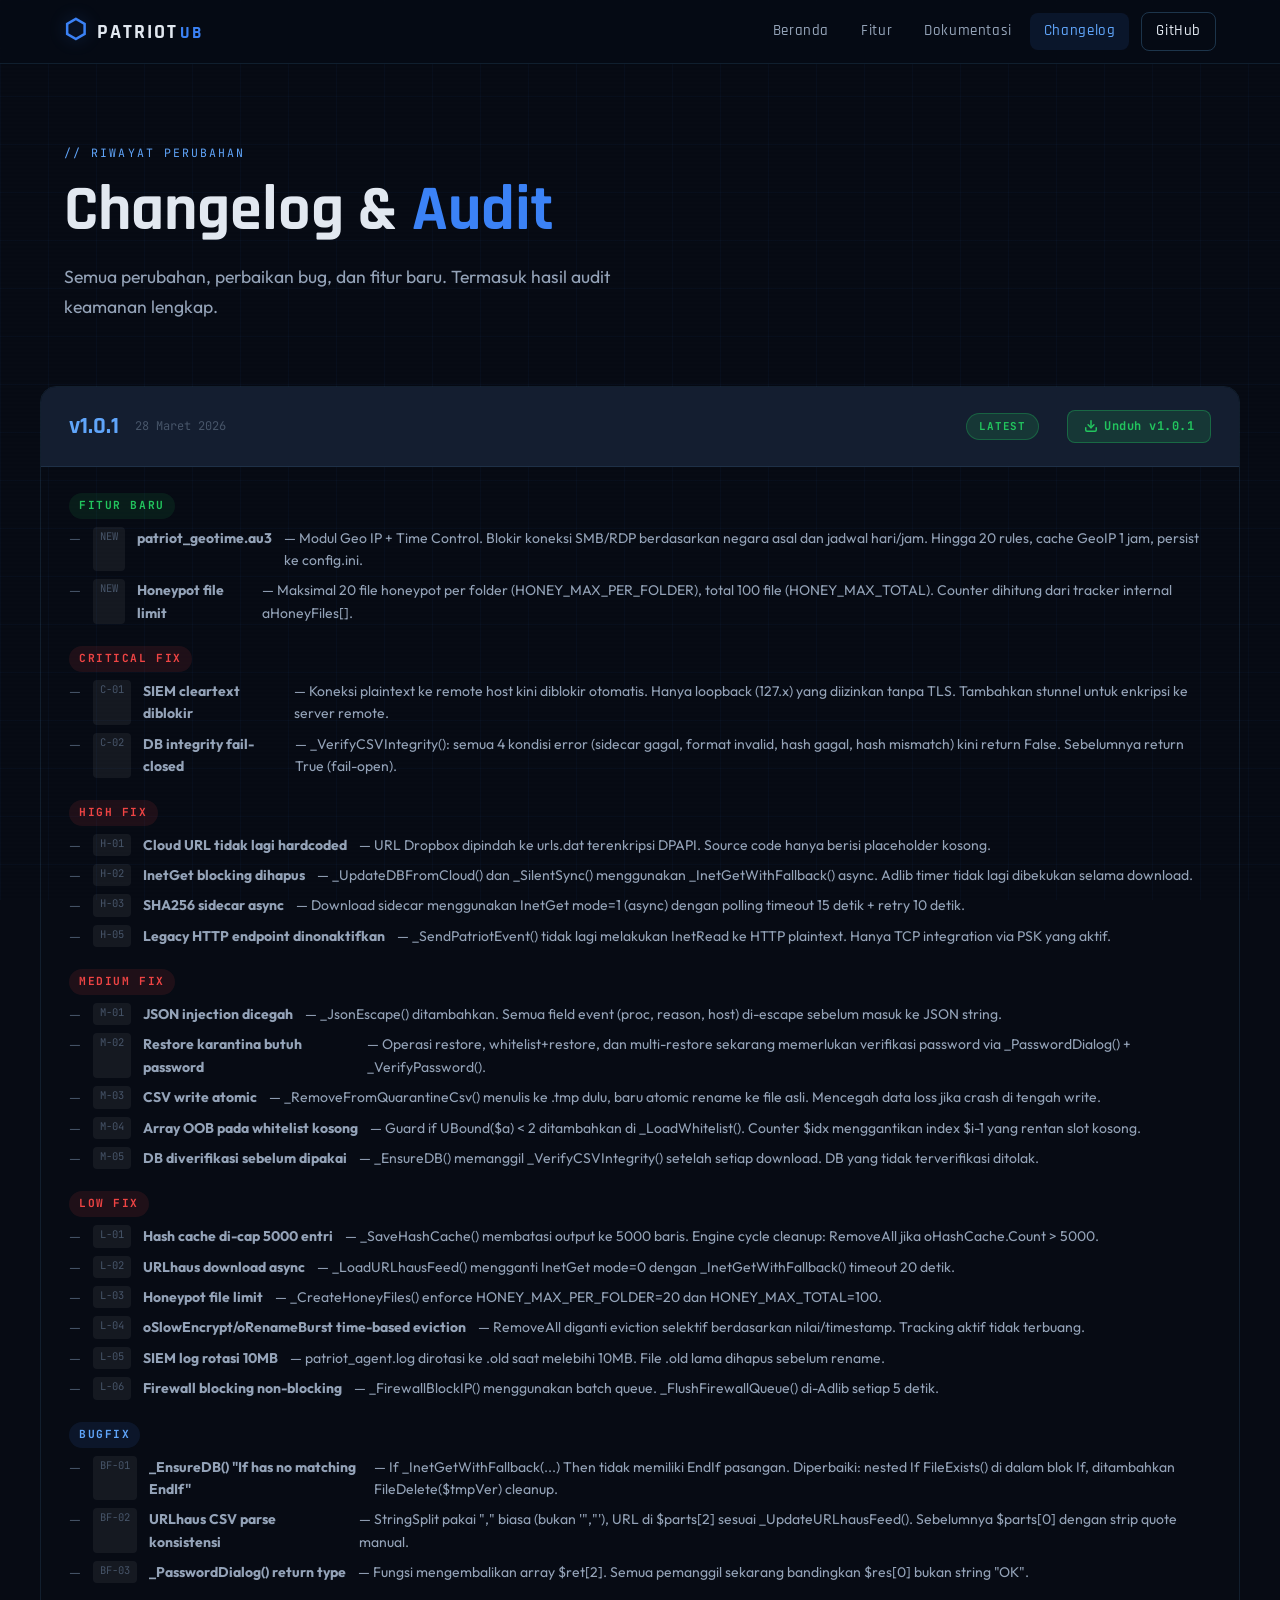
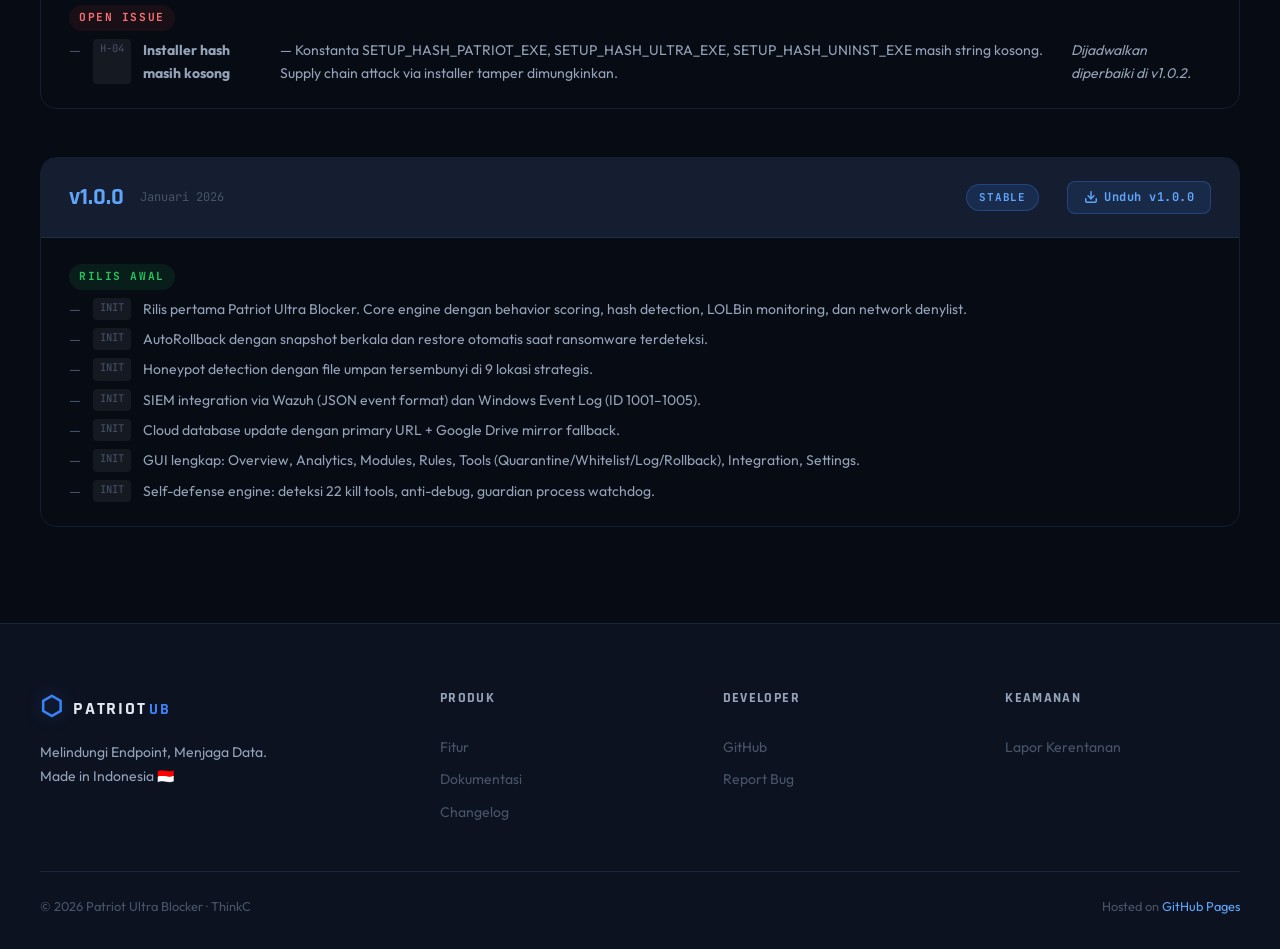
==== download.html @ c8ae6c31 "Update" ====
<!DOCTYPE html>
<html lang="id">
<head>
<meta charset="UTF-8"/><meta name="viewport" content="width=device-width, initial-scale=1.0"/>
<title>Changelog — Patriot Ultra Blocker</title>
<link rel="preconnect" href="https://fonts.googleapis.com"/>
<link rel="preconnect" href="https://fonts.gstatic.com" crossorigin/>
<link href="https://fonts.googleapis.com/css2?family=Rajdhani:wght@400;500;600;700&family=JetBrains+Mono:wght@400;500;700&family=Outfit:wght@300;400;500;600&display=swap" rel="stylesheet"/>
<link rel="stylesheet" href="css/main.css"/>
</head>
<body>
<div class="scanlines" aria-hidden="true"></div>
<div class="grid-bg" aria-hidden="true"></div>
<nav class="nav" id="nav">
  <div class="nav-inner">
    <a href="index.html" class="nav-logo"><span class="logo-shield">&#x2B21;</span><span class="logo-text">PATRIOT<span class="logo-sub">UB</span></span></a>
    <ul class="nav-links">
      <li><a href="index.html" class="nav-link">Beranda</a></li>
      <li><a href="fitur.html" class="nav-link">Fitur</a></li>
      <li><a href="dokumentasi.html" class="nav-link">Dokumentasi</a></li>
      <li><a href="changelog.html" class="nav-link active">Changelog</a></li>
      <li><a href="https://github.com/thinkc-2023/patriot-portal" class="nav-link nav-gh" target="_blank">GitHub</a></li>
    </ul>
    <button class="nav-toggle" id="navToggle" aria-label="Menu"><span></span><span></span><span></span></button>
  </div>
</nav>

<div class="page-hero">
  <span class="page-hero-tag">// RIWAYAT PERUBAHAN</span>
  <h1 class="page-hero-title">Changelog &amp; <span class="accent">Audit</span></h1>
  <p class="page-hero-desc">Semua perubahan, perbaikan bug, dan fitur baru. Termasuk hasil audit keamanan lengkap.</p>
</div>

<section class="section" style="padding-top:0">
  <div class="container">

    <div class="cl-list">

      <!-- v1.0.1 -->
      <div class="cl-version" id="v101">
        <div class="cl-version-head">
          <span class="cl-ver-num">v1.0.1</span>
          <span class="cl-ver-date">28 Maret 2026</span>
          <span class="cl-ver-badge cl-latest">LATEST</span>
          <a href="https://github.com/thinkc-2023/patriot-portal/releases/download/v1.0.1/PatriotUltraBlocker-v1.0.1-setup.exe"
             class="cl-dl-btn" title="Unduh Patriot Ultra Blocker v1.0.1">
            <svg xmlns="http://www.w3.org/2000/svg" width="14" height="14" viewBox="0 0 24 24" fill="none"
                 stroke="currentColor" stroke-width="2.5" stroke-linecap="round" stroke-linejoin="round">
              <path d="M21 15v4a2 2 0 0 1-2 2H5a2 2 0 0 1-2-2v-4"/>
              <polyline points="7 10 12 15 17 10"/>
              <line x1="12" y1="15" x2="12" y2="3"/>
            </svg>
            Unduh v1.0.1
          </a>
        </div>
        <div class="cl-version-body">

          <div>
            <span class="cl-group-title cl-feat">FITUR BARU</span>
            <ul class="cl-items">
              <li class="cl-item"><span class="cl-item-id">NEW</span> <strong>patriot_geotime.au3</strong> — Modul Geo IP + Time Control. Blokir koneksi SMB/RDP berdasarkan negara asal dan jadwal hari/jam. Hingga 20 rules, cache GeoIP 1 jam, persist ke config.ini.</li>
              <li class="cl-item"><span class="cl-item-id">NEW</span> <strong>Honeypot file limit</strong> — Maksimal 20 file honeypot per folder (HONEY_MAX_PER_FOLDER), total 100 file (HONEY_MAX_TOTAL). Counter dihitung dari tracker internal aHoneyFiles[].</li>
            </ul>
          </div>

          <div>
            <span class="cl-group-title cl-fix">CRITICAL FIX</span>
            <ul class="cl-items">
              <li class="cl-item"><span class="cl-item-id">C-01</span> <strong>SIEM cleartext diblokir</strong> — Koneksi plaintext ke remote host kini diblokir otomatis. Hanya loopback (127.x) yang diizinkan tanpa TLS. Tambahkan stunnel untuk enkripsi ke server remote.</li>
              <li class="cl-item"><span class="cl-item-id">C-02</span> <strong>DB integrity fail-closed</strong> — _VerifyCSVIntegrity(): semua 4 kondisi error (sidecar gagal, format invalid, hash gagal, hash mismatch) kini return False. Sebelumnya return True (fail-open).</li>
            </ul>
          </div>

          <div>
            <span class="cl-group-title cl-fix">HIGH FIX</span>
            <ul class="cl-items">
              <li class="cl-item"><span class="cl-item-id">H-01</span> <strong>Cloud URL tidak lagi hardcoded</strong> — URL Dropbox dipindah ke urls.dat terenkripsi DPAPI. Source code hanya berisi placeholder kosong.</li>
              <li class="cl-item"><span class="cl-item-id">H-02</span> <strong>InetGet blocking dihapus</strong> — _UpdateDBFromCloud() dan _SilentSync() menggunakan _InetGetWithFallback() async. Adlib timer tidak lagi dibekukan selama download.</li>
              <li class="cl-item"><span class="cl-item-id">H-03</span> <strong>SHA256 sidecar async</strong> — Download sidecar menggunakan InetGet mode=1 (async) dengan polling timeout 15 detik + retry 10 detik.</li>
              <li class="cl-item"><span class="cl-item-id">H-05</span> <strong>Legacy HTTP endpoint dinonaktifkan</strong> — _SendPatriotEvent() tidak lagi melakukan InetRead ke HTTP plaintext. Hanya TCP integration via PSK yang aktif.</li>
            </ul>
          </div>

          <div>
            <span class="cl-group-title cl-fix">MEDIUM FIX</span>
            <ul class="cl-items">
              <li class="cl-item"><span class="cl-item-id">M-01</span> <strong>JSON injection dicegah</strong> — _JsonEscape() ditambahkan. Semua field event (proc, reason, host) di-escape sebelum masuk ke JSON string.</li>
              <li class="cl-item"><span class="cl-item-id">M-02</span> <strong>Restore karantina butuh password</strong> — Operasi restore, whitelist+restore, dan multi-restore sekarang memerlukan verifikasi password via _PasswordDialog() + _VerifyPassword().</li>
              <li class="cl-item"><span class="cl-item-id">M-03</span> <strong>CSV write atomic</strong> — _RemoveFromQuarantineCsv() menulis ke .tmp dulu, baru atomic rename ke file asli. Mencegah data loss jika crash di tengah write.</li>
              <li class="cl-item"><span class="cl-item-id">M-04</span> <strong>Array OOB pada whitelist kosong</strong> — Guard if UBound($a) &lt; 2 ditambahkan di _LoadWhitelist(). Counter $idx menggantikan index $i-1 yang rentan slot kosong.</li>
              <li class="cl-item"><span class="cl-item-id">M-05</span> <strong>DB diverifikasi sebelum dipakai</strong> — _EnsureDB() memanggil _VerifyCSVIntegrity() setelah setiap download. DB yang tidak terverifikasi ditolak.</li>
            </ul>
          </div>

          <div>
            <span class="cl-group-title cl-fix">LOW FIX</span>
            <ul class="cl-items">
              <li class="cl-item"><span class="cl-item-id">L-01</span> <strong>Hash cache di-cap 5000 entri</strong> — _SaveHashCache() membatasi output ke 5000 baris. Engine cycle cleanup: RemoveAll jika oHashCache.Count &gt; 5000.</li>
              <li class="cl-item"><span class="cl-item-id">L-02</span> <strong>URLhaus download async</strong> — _LoadURLhausFeed() mengganti InetGet mode=0 dengan _InetGetWithFallback() timeout 20 detik.</li>
              <li class="cl-item"><span class="cl-item-id">L-03</span> <strong>Honeypot file limit</strong> — _CreateHoneyFiles() enforce HONEY_MAX_PER_FOLDER=20 dan HONEY_MAX_TOTAL=100.</li>
              <li class="cl-item"><span class="cl-item-id">L-04</span> <strong>oSlowEncrypt/oRenameBurst time-based eviction</strong> — RemoveAll diganti eviction selektif berdasarkan nilai/timestamp. Tracking aktif tidak terbuang.</li>
              <li class="cl-item"><span class="cl-item-id">L-05</span> <strong>SIEM log rotasi 10MB</strong> — patriot_agent.log dirotasi ke .old saat melebihi 10MB. File .old lama dihapus sebelum rename.</li>
              <li class="cl-item"><span class="cl-item-id">L-06</span> <strong>Firewall blocking non-blocking</strong> — _FirewallBlockIP() menggunakan batch queue. _FlushFirewallQueue() di-Adlib setiap 5 detik.</li>
            </ul>
          </div>

          <div>
            <span class="cl-group-title cl-impr">BUGFIX</span>
            <ul class="cl-items">
              <li class="cl-item"><span class="cl-item-id">BF-01</span> <strong>_EnsureDB() "If has no matching EndIf"</strong> — If _InetGetWithFallback(...) Then tidak memiliki EndIf pasangan. Diperbaiki: nested If FileExists() di dalam blok If, ditambahkan FileDelete($tmpVer) cleanup.</li>
              <li class="cl-item"><span class="cl-item-id">BF-02</span> <strong>URLhaus CSV parse konsistensi</strong> — StringSplit pakai "," biasa (bukan '","'), URL di $parts[2] sesuai _UpdateURLhausFeed(). Sebelumnya $parts[0] dengan strip quote manual.</li>
              <li class="cl-item"><span class="cl-item-id">BF-03</span> <strong>_PasswordDialog() return type</strong> — Fungsi mengembalikan array $ret[2]. Semua pemanggil sekarang bandingkan $res[0] bukan string "OK".</li>
            </ul>
          </div>

          <div>
            <span class="cl-group-title" style="background:rgba(239,68,68,.08);color:#F87171">OPEN ISSUE</span>
            <ul class="cl-items">
              <li class="cl-item"><span class="cl-item-id">H-04</span> <strong>Installer hash masih kosong</strong> — Konstanta SETUP_HASH_PATRIOT_EXE, SETUP_HASH_ULTRA_EXE, SETUP_HASH_UNINST_EXE masih string kosong. Supply chain attack via installer tamper dimungkinkan. <em>Dijadwalkan diperbaiki di v1.0.2.</em></li>
            </ul>
          </div>

        </div>
      </div>

      <!-- v1.0.0 -->
      <div class="cl-version" id="v100">
        <div class="cl-version-head">
          <span class="cl-ver-num">v1.0.0</span>
          <span class="cl-ver-date">Januari 2026</span>
          <span class="cl-ver-badge cl-stable">STABLE</span>
          <a href="https://github.com/thinkc-2023/patriot-portal/releases/download/v1.0.0/PatriotUltraBlocker-v1.0.0-setup.exe"
             class="cl-dl-btn cl-dl-btn--stable" title="Unduh Patriot Ultra Blocker v1.0.0">
            <svg xmlns="http://www.w3.org/2000/svg" width="14" height="14" viewBox="0 0 24 24" fill="none"
                 stroke="currentColor" stroke-width="2.5" stroke-linecap="round" stroke-linejoin="round">
              <path d="M21 15v4a2 2 0 0 1-2 2H5a2 2 0 0 1-2-2v-4"/>
              <polyline points="7 10 12 15 17 10"/>
              <line x1="12" y1="15" x2="12" y2="3"/>
            </svg>
            Unduh v1.0.0
          </a>
        </div>
        <div class="cl-version-body">
          <div>
            <span class="cl-group-title cl-feat">RILIS AWAL</span>
            <ul class="cl-items">
              <li class="cl-item"><span class="cl-item-id">INIT</span> Rilis pertama Patriot Ultra Blocker. Core engine dengan behavior scoring, hash detection, LOLBin monitoring, dan network denylist.</li>
              <li class="cl-item"><span class="cl-item-id">INIT</span> AutoRollback dengan snapshot berkala dan restore otomatis saat ransomware terdeteksi.</li>
              <li class="cl-item"><span class="cl-item-id">INIT</span> Honeypot detection dengan file umpan tersembunyi di 9 lokasi strategis.</li>
              <li class="cl-item"><span class="cl-item-id">INIT</span> SIEM integration via Wazuh (JSON event format) dan Windows Event Log (ID 1001–1005).</li>
              <li class="cl-item"><span class="cl-item-id">INIT</span> Cloud database update dengan primary URL + Google Drive mirror fallback.</li>
              <li class="cl-item"><span class="cl-item-id">INIT</span> GUI lengkap: Overview, Analytics, Modules, Rules, Tools (Quarantine/Whitelist/Log/Rollback), Integration, Settings.</li>
              <li class="cl-item"><span class="cl-item-id">INIT</span> Self-defense engine: deteksi 22 kill tools, anti-debug, guardian process watchdog.</li>
            </ul>
          </div>
        </div>
      </div>

    </div>

  </div>
</section>

<footer class="footer">
  <div class="container">
    <div class="footer-grid">
      <div class="footer-brand">
        <div class="footer-logo"><span class="logo-shield">&#x2B21;</span><span class="logo-text">PATRIOT<span class="logo-sub">UB</span></span></div>
        <p class="footer-tagline">Melindungi Endpoint, Menjaga Data.<br/>Made in Indonesia 🇮🇩</p>
      </div>
      <div class="footer-links-group">
        <h4 class="footer-group-title">Produk</h4>
        <a href="fitur.html" class="footer-link">Fitur</a>
        <a href="dokumentasi.html" class="footer-link">Dokumentasi</a>
        <a href="changelog.html" class="footer-link">Changelog</a>
      </div>
      <div class="footer-links-group">
        <h4 class="footer-group-title">Developer</h4>
        <a href="https://github.com/thinkc-2023/patriot-portal" class="footer-link" target="_blank">GitHub</a>
        <a href="https://github.com/thinkc-2023/patriot-portal/issues" class="footer-link" target="_blank">Report Bug</a>
      </div>
      <div class="footer-links-group">
        <h4 class="footer-group-title">Keamanan</h4>
        <a href="mailto:security@patriot-ub.id" class="footer-link">Lapor Kerentanan</a>
      </div>
    </div>
    <div class="footer-bottom">
      <p>© 2026 Patriot Ultra Blocker · ThinkC</p>
      <p>Hosted on <a href="https://pages.github.com" target="_blank">GitHub Pages</a></p>
    </div>
  </div>
</footer>
<script src="js/main.js"></script>
</body>
</html>
---- css/main.css ----
/* ══════════════════════════════════════════════════════
   PATRIOT ULTRA BLOCKER — Portal CSS
   Font: Rajdhani (headings) + JetBrains Mono (code) + Outfit (body)
   Theme: Dark military-tech with electric blue accent
══════════════════════════════════════════════════════ */

:root {
  --bg:          #070B14;
  --bg-2:        #0C1220;
  --bg-3:        #111827;
  --surface:     #141E30;
  --surface-2:   #1A2740;
  --border:      rgba(99, 179, 237, 0.12);
  --border-2:    rgba(99, 179, 237, 0.25);
  --accent:      #3B82F6;
  --accent-2:    #60A5FA;
  --accent-glow: rgba(59, 130, 246, 0.35);
  --danger:      #EF4444;
  --warning:     #F59E0B;
  --success:     #22C55E;
  --text:        #E2E8F0;
  --text-sub:    #94A3B8;
  --text-muted:  #475569;
  --font-head:   'Rajdhani', sans-serif;
  --font-mono:   'JetBrains Mono', monospace;
  --font-body:   'Outfit', sans-serif;
  --nav-h:       64px;
  --radius:      8px;
  --radius-lg:   16px;
}

*, *::before, *::after { box-sizing: border-box; margin: 0; padding: 0; }
html { scroll-behavior: smooth; }
body {
  font-family: var(--font-body);
  background: var(--bg);
  color: var(--text);
  line-height: 1.6;
  overflow-x: hidden;
  -webkit-font-smoothing: antialiased;
}
a { text-decoration: none; color: inherit; }
img { max-width: 100%; }

/* ── BACKGROUND EFFECTS ─────────────────────────────── */
.scanlines {
  position: fixed; inset: 0; pointer-events: none; z-index: 1;
  background: repeating-linear-gradient(
    0deg,
    transparent,
    transparent 2px,
    rgba(0,0,0,.03) 2px,
    rgba(0,0,0,.03) 4px
  );
}
.grid-bg {
  position: fixed; inset: 0; pointer-events: none; z-index: 0;
  background-image:
    linear-gradient(rgba(59,130,246,.04) 1px, transparent 1px),
    linear-gradient(90deg, rgba(59,130,246,.04) 1px, transparent 1px);
  background-size: 48px 48px;
}

/* ── NAV ────────────────────────────────────────────── */
.nav {
  position: fixed; top: 0; left: 0; right: 0; z-index: 1000;
  height: var(--nav-h);
  background: rgba(7, 11, 20, 0.85);
  backdrop-filter: blur(16px) saturate(1.5);
  -webkit-backdrop-filter: blur(16px);
  border-bottom: 1px solid var(--border);
  transition: background .3s;
}
.nav.scrolled { background: rgba(7, 11, 20, 0.97); }
.nav-inner {
  max-width: 1200px; margin: 0 auto; padding: 0 24px;
  height: 100%; display: flex; align-items: center; gap: 32px;
}
.nav-logo {
  display: flex; align-items: center; gap: 8px;
  font-family: var(--font-head); font-weight: 700;
  font-size: 1.25rem; letter-spacing: .1em;
  color: var(--text); flex-shrink: 0;
}
.logo-shield {
  font-size: 1.6rem; color: var(--accent);
  filter: drop-shadow(0 0 8px var(--accent-glow));
  animation: pulse-glow 3s ease-in-out infinite;
}
@keyframes pulse-glow {
  0%, 100% { filter: drop-shadow(0 0 6px var(--accent-glow)); }
  50%       { filter: drop-shadow(0 0 16px var(--accent-glow)); }
}
.logo-sub { color: var(--accent); font-size: .85em; margin-left: 2px; }
.nav-links {
  display: flex; align-items: center; gap: 4px;
  list-style: none; margin-left: auto;
}
.nav-link {
  padding: 6px 14px; border-radius: var(--radius);
  font-family: var(--font-head); font-weight: 500; font-size: .95rem;
  letter-spacing: .04em; color: var(--text-sub);
  transition: color .2s, background .2s;
  display: flex; align-items: center; gap: 6px;
}
.nav-link:hover, .nav-link.active { color: var(--text); background: rgba(59,130,246,.1); }
.nav-link.active { color: var(--accent-2); }
.nav-gh { border: 1px solid var(--border-2); margin-left: 8px; color: var(--text); }
.nav-gh:hover { background: var(--accent); border-color: var(--accent); color: #fff; }
.nav-toggle {
  display: none; flex-direction: column; gap: 5px;
  background: none; border: none; cursor: pointer; padding: 4px; margin-left: auto;
}
.nav-toggle span {
  width: 22px; height: 2px; background: var(--text-sub); border-radius: 2px;
  transition: .3s;
}

/* ── HERO ───────────────────────────────────────────── */
.hero {
  min-height: 100vh; display: grid;
  grid-template-columns: 1fr 1fr;
  align-items: center; gap: 48px;
  max-width: 1200px; margin: 0 auto;
  padding: calc(var(--nav-h) + 60px) 24px 80px;
  position: relative; z-index: 2;
}
.hero-badge {
  display: inline-flex; align-items: center; gap: 8px;
  font-family: var(--font-mono); font-size: .72rem; letter-spacing: .12em;
  color: var(--accent-2); background: rgba(59,130,246,.1);
  border: 1px solid rgba(59,130,246,.3); border-radius: 100px;
  padding: 5px 14px; margin-bottom: 28px;
}
.badge-dot {
  width: 7px; height: 7px; border-radius: 50%;
  background: var(--success);
  box-shadow: 0 0 8px var(--success);
  animation: blink 1.5s ease-in-out infinite;
}
@keyframes blink { 0%,100%{opacity:1} 50%{opacity:.3} }
.hero-title {
  font-family: var(--font-head); line-height: .9;
  margin-bottom: 24px; letter-spacing: -.01em;
}
.hero-title-top {
  display: block; font-size: clamp(1.2rem, 3vw, 2rem);
  font-weight: 500; color: var(--accent-2); letter-spacing: .35em;
  margin-bottom: 4px;
}
.hero-title-main {
  display: block; font-size: clamp(3.5rem, 8vw, 7rem);
  font-weight: 700; color: var(--text);
  text-shadow: 0 0 60px rgba(59,130,246,.25);
}
.hero-sub {
  font-size: 1.1rem; color: var(--text-sub);
  margin-bottom: 36px; max-width: 440px; line-height: 1.7;
}
.hero-actions {
  display: flex; gap: 12px; flex-wrap: wrap; margin-bottom: 48px;
}
.btn {
  display: inline-flex; align-items: center; gap: 8px;
  padding: 12px 24px; border-radius: var(--radius);
  font-family: var(--font-head); font-weight: 600; font-size: 1rem;
  letter-spacing: .06em; cursor: pointer; transition: all .2s;
  border: none;
}
.btn-primary {
  background: var(--accent); color: #fff;
  box-shadow: 0 4px 20px var(--accent-glow);
}
.btn-primary:hover {
  background: var(--accent-2);
  box-shadow: 0 6px 30px rgba(59,130,246,.5);
  transform: translateY(-2px);
}
.btn-outline {
  background: transparent; color: var(--text);
  border: 1px solid var(--border-2);
}
.btn-outline:hover {
  border-color: var(--accent); color: var(--accent-2);
  background: rgba(59,130,246,.07);
}
.btn-sm { padding: 8px 18px; font-size: .875rem; }

.hero-stats {
  display: flex; align-items: center; gap: 24px; flex-wrap: wrap;
}
.stat { text-align: left; }
.stat-num {
  display: block; font-family: var(--font-head); font-weight: 700;
  font-size: 2.2rem; color: var(--text);
  line-height: 1;
}
.stat-label {
  display: block; font-size: .75rem; color: var(--text-muted);
  letter-spacing: .08em; font-family: var(--font-mono);
}
.stat-div { width: 1px; height: 40px; background: var(--border-2); flex-shrink: 0; }

/* ── TERMINAL WIDGET ────────────────────────────────── */
.hero-visual {
  position: relative; display: flex; justify-content: center; align-items: center;
}
.terminal {
  width: 100%; max-width: 460px;
  background: rgba(12,18,32,.9);
  border: 1px solid var(--border-2);
  border-radius: 12px; overflow: hidden;
  box-shadow: 0 24px 80px rgba(0,0,0,.5), 0 0 0 1px rgba(59,130,246,.1) inset;
  position: relative; z-index: 2;
  backdrop-filter: blur(8px);
}
.terminal-bar {
  padding: 12px 16px;
  background: rgba(255,255,255,.04);
  border-bottom: 1px solid var(--border);
  display: flex; align-items: center; gap: 8px;
}
.t-dot {
  width: 11px; height: 11px; border-radius: 50%; flex-shrink: 0;
}
.t-red    { background: #FF5F57; }
.t-yellow { background: #FEBC2E; }
.t-green  { background: #28C840; }
.t-title {
  font-family: var(--font-mono); font-size: .72rem; color: var(--text-muted);
  margin-left: 8px; flex: 1; text-align: center;
}
.terminal-body {
  padding: 16px; min-height: 280px;
  font-family: var(--font-mono); font-size: .78rem; line-height: 1.7;
  color: #94A3B8;
}
.t-line { display: flex; gap: 8px; margin-bottom: 2px; }
.t-time { color: #475569; flex-shrink: 0; }
.t-block { color: var(--danger); font-weight: 700; }
.t-allow { color: var(--success); font-weight: 700; }
.t-warn  { color: var(--warning); font-weight: 700; }
.t-info  { color: var(--accent-2); }
.t-proc  { color: #E2E8F0; }
.t-cursor {
  display: inline-block; width: 7px; height: 14px;
  background: var(--accent); vertical-align: middle;
  animation: blink .7s step-end infinite;
}

.vis-ring {
  position: absolute; border-radius: 50%;
  border: 1px solid rgba(59,130,246,.15);
  pointer-events: none;
}
.vis-ring-1 { width: 520px; height: 520px; animation: rotate 20s linear infinite; }
.vis-ring-2 { width: 640px; height: 640px; animation: rotate 30s linear infinite reverse; border-style: dashed; }
.vis-ring-3 { width: 760px; height: 760px; animation: rotate 45s linear infinite; opacity: .5; }
@keyframes rotate { from{transform:rotate(0)} to{transform:rotate(360deg)} }

/* ── TICKER ─────────────────────────────────────────── */
.ticker-wrap {
  background: var(--surface); border-top: 1px solid var(--border);
  border-bottom: 1px solid var(--border);
  padding: 0; display: flex; align-items: center;
  overflow: hidden; position: relative; z-index: 2;
}
.ticker-label {
  flex-shrink: 0; padding: 10px 20px;
  font-family: var(--font-mono); font-size: .68rem; font-weight: 700;
  letter-spacing: .14em; color: var(--danger);
  background: rgba(239,68,68,.1);
  border-right: 1px solid rgba(239,68,68,.2);
}
.ticker { flex: 1; overflow: hidden; padding: 10px 0; }
.ticker-inner {
  display: flex; gap: 80px; width: max-content;
  font-family: var(--font-mono); font-size: .75rem; color: var(--text-sub);
  animation: scroll-x 40s linear infinite;
  white-space: nowrap;
}
@keyframes scroll-x { from{transform:translateX(0)} to{transform:translateX(-50%)} }

/* ── SECTIONS ───────────────────────────────────────── */
.section { padding: 96px 24px; position: relative; z-index: 2; }
.section-dark { background: var(--bg-2); }
.section-geo {
  background: linear-gradient(135deg, var(--bg) 0%, rgba(59,130,246,.05) 100%);
  border-top: 1px solid var(--border);
  border-bottom: 1px solid var(--border);
}
.container { max-width: 1200px; margin: 0 auto; }
.section-header { text-align: center; margin-bottom: 64px; }
.section-tag {
  font-family: var(--font-mono); font-size: .72rem; font-weight: 700;
  letter-spacing: .18em; color: var(--accent-2);
  margin-bottom: 16px; display: block;
}
.section-title {
  font-family: var(--font-head); font-size: clamp(2rem, 4vw, 3rem);
  font-weight: 700; line-height: 1.1; margin-bottom: 16px;
}
.accent { color: var(--accent); }
.section-desc { font-size: 1.05rem; color: var(--text-sub); max-width: 540px; margin: 0 auto; }

/* ── FEATURES GRID ──────────────────────────────────── */
.features-grid {
  display: grid;
  grid-template-columns: repeat(3, 1fr);
  grid-template-rows: auto;
  gap: 16px;
}
.feat-card {
  background: var(--surface);
  border: 1px solid var(--border);
  border-radius: var(--radius-lg);
  padding: 28px;
  transition: border-color .25s, transform .25s, box-shadow .25s;
  position: relative; overflow: hidden;
}
.feat-card::before {
  content: ''; position: absolute; top: 0; left: 0; right: 0; height: 1px;
  background: linear-gradient(90deg, transparent, var(--accent), transparent);
  opacity: 0; transition: opacity .3s;
}
.feat-card:hover { border-color: var(--border-2); transform: translateY(-4px); box-shadow: 0 20px 48px rgba(0,0,0,.4); }
.feat-card:hover::before { opacity: 1; }
.feat-card-large { grid-column: span 2; display: flex; gap: 24px; align-items: flex-start; }
.feat-card-wide  { grid-column: span 2; display: flex; gap: 24px; align-items: flex-start; }
.feat-icon-wrap {
  width: 52px; height: 52px; flex-shrink: 0;
  background: rgba(59,130,246,.08); border: 1px solid rgba(59,130,246,.2);
  border-radius: 12px; display: flex; align-items: center; justify-content: center;
}
.feat-icon { width: 28px; height: 28px; color: var(--accent-2); }
.feat-title {
  font-family: var(--font-head); font-size: 1.15rem; font-weight: 700;
  margin-bottom: 10px; margin-top: 12px; color: var(--text);
}
.feat-card-large .feat-title,
.feat-card-wide  .feat-title { margin-top: 0; }
.feat-desc { font-size: .9rem; color: var(--text-sub); line-height: 1.65; }
.feat-tags { display: flex; gap: 8px; flex-wrap: wrap; margin-top: 16px; }
.tag {
  font-family: var(--font-mono); font-size: .68rem;
  padding: 3px 10px; border-radius: 100px;
  background: rgba(59,130,246,.1); color: var(--accent-2);
  border: 1px solid rgba(59,130,246,.2);
}

/* ── ARCHITECTURE ───────────────────────────────────── */
.arch-wrap { display: grid; grid-template-columns: 1fr 320px; gap: 48px; align-items: start; }
.arch-modules { display: flex; flex-direction: column; align-items: center; gap: 12px; }
.arch-module {
  padding: 12px 20px; border-radius: var(--radius);
  display: flex; justify-content: space-between; align-items: center; gap: 12px;
  font-family: var(--font-mono); font-size: .82rem; font-weight: 500;
  border: 1px solid var(--border); background: var(--surface);
  width: 100%; min-width: 140px;
}
.arch-row {
  display: flex; gap: 12px; width: 100%; flex-wrap: wrap;
}
.arch-row-support { opacity: .7; }
.am-entry { background: rgba(59,130,246,.1); border-color: rgba(59,130,246,.3); }
.am-core  { background: rgba(59,130,246,.06); border-color: rgba(59,130,246,.2); flex: 1; }
.am-new   { background: rgba(34,197,94,.06); border-color: rgba(34,197,94,.3); flex: 1; }
.am-support { flex: 1; font-size: .75rem; }
.am-badge {
  font-size: .6rem; letter-spacing: .1em; padding: 2px 8px;
  border-radius: 100px; background: rgba(59,130,246,.2); color: var(--accent-2);
  flex-shrink: 0;
}
.am-badge-new { background: rgba(34,197,94,.2); color: var(--success); }
.am-name { color: var(--text); }
.am-desc { font-size: .7rem; color: var(--text-muted); font-family: var(--font-body); }
.arch-arrow { font-size: 1.2rem; color: var(--accent); opacity: .6; }

.arch-info { display: flex; flex-direction: column; gap: 24px; }
.arch-info-item { display: flex; gap: 14px; }
.ai-dot {
  width: 10px; height: 10px; border-radius: 50%; flex-shrink: 0; margin-top: 6px;
}
.ai-dot-core    { background: var(--accent); box-shadow: 0 0 8px var(--accent-glow); }
.ai-dot-new     { background: var(--success); box-shadow: 0 0 8px rgba(34,197,94,.4); }
.ai-dot-support { background: var(--text-muted); }
.arch-info-item strong { display: block; font-family: var(--font-head); font-size: 1rem; margin-bottom: 4px; }
.arch-info-item p { font-size: .875rem; color: var(--text-sub); line-height: 1.6; }

/* ── SCORECARD ──────────────────────────────────────── */
.scorecard-grid {
  display: grid; grid-template-columns: repeat(4, 1fr); gap: 16px;
  margin-bottom: 32px;
}
.score-card {
  padding: 28px; border-radius: var(--radius-lg);
  border: 1px solid var(--border); background: var(--surface);
}
.score-critical { border-top: 3px solid var(--danger); }
.score-high     { border-top: 3px solid var(--warning); }
.score-medium   { border-top: 3px solid #F59E0B; }
.score-low      { border-top: 3px solid var(--success); }
.score-num {
  font-family: var(--font-head); font-size: 3rem; font-weight: 700; line-height: 1;
  margin-bottom: 4px;
}
.score-critical .score-num { color: var(--danger); }
.score-high     .score-num { color: var(--warning); }
.score-medium   .score-num { color: #F59E0B; }
.score-low      .score-num { color: var(--success); }
.score-label {
  font-family: var(--font-mono); font-size: .7rem; letter-spacing: .12em;
  color: var(--text-muted); margin-bottom: 8px;
}
.score-status {
  font-size: .8rem; color: var(--text-sub); margin-bottom: 16px;
  padding-bottom: 16px; border-bottom: 1px solid var(--border);
}
.score-list { list-style: none; display: flex; flex-direction: column; gap: 6px; }
.score-list li {
  font-size: .8rem; color: var(--text-sub); padding-left: 14px; position: relative;
}
.score-list li::before { content: '→'; position: absolute; left: 0; color: var(--text-muted); }
.score-open { color: var(--warning) !important; }
.scorecard-cta { text-align: center; }

/* ── GEO TIME ───────────────────────────────────────── */
.geo-wrap {
  display: grid; grid-template-columns: 1fr 1fr; gap: 64px; align-items: center;
}
.geo-desc { font-size: 1.05rem; color: var(--text-sub); margin-bottom: 32px; line-height: 1.7; }
.geo-features { display: flex; flex-direction: column; gap: 12px; margin-bottom: 36px; }
.geo-feat {
  display: flex; align-items: center; gap: 12px;
  font-size: .95rem; color: var(--text-sub);
}
.gf-icon { font-size: 1.1rem; flex-shrink: 0; }

/* ── CODE BLOCKS ────────────────────────────────────── */
.code-block {
  border: 1px solid var(--border-2); border-radius: 12px; overflow: hidden;
  background: rgba(7,11,20,.8);
}
.code-header {
  display: flex; justify-content: space-between; align-items: center;
  padding: 10px 16px;
  background: rgba(255,255,255,.04);
  border-bottom: 1px solid var(--border);
}
.code-lang { font-family: var(--font-mono); font-size: .72rem; color: var(--text-muted); }
.code-copy {
  font-family: var(--font-mono); font-size: .68rem; color: var(--accent-2);
  background: none; border: 1px solid rgba(59,130,246,.3); border-radius: 4px;
  padding: 3px 10px; cursor: pointer; transition: .2s;
}
.code-copy:hover { background: rgba(59,130,246,.15); }
.code-pre {
  padding: 20px; font-family: var(--font-mono); font-size: .8rem;
  line-height: 1.8; overflow-x: auto; color: var(--text-sub);
  white-space: pre; tab-size: 2;
}
.c-bracket { color: #818CF8; }
.c-key     { color: #7DD3FC; }
.c-val     { color: #86EFAC; }
.c-comment { color: #475569; }

/* ── STEPS ──────────────────────────────────────────── */
.steps-grid {
  display: grid; grid-template-columns: repeat(3, 1fr); gap: 24px;
  margin-bottom: 40px;
}
.step-card {
  padding: 32px; border-radius: var(--radius-lg);
  border: 1px solid var(--border); background: var(--surface);
  position: relative;
}
.step-num {
  font-family: var(--font-head); font-size: 4rem; font-weight: 700; line-height: 1;
  color: rgba(59,130,246,.15); margin-bottom: 16px;
  position: absolute; top: 20px; right: 20px;
}
.step-title {
  font-family: var(--font-head); font-size: 1.2rem; font-weight: 700;
  margin-bottom: 12px; position: relative; z-index: 1;
}
.step-desc { font-size: .9rem; color: var(--text-sub); line-height: 1.65; margin-bottom: 20px; }
.step-desc code {
  font-family: var(--font-mono); font-size: .82em;
  background: rgba(255,255,255,.07); padding: 2px 6px; border-radius: 4px;
}
.step-req { display: flex; gap: 8px; flex-wrap: wrap; }
.req-item {
  font-family: var(--font-mono); font-size: .68rem;
  padding: 3px 10px; border-radius: 100px;
  background: rgba(255,255,255,.04); border: 1px solid var(--border);
  color: var(--text-muted);
}
.install-code-wrap { max-width: 640px; margin: 0 auto; }

/* ── FOOTER ─────────────────────────────────────────── */
.footer {
  background: var(--bg-2);
  border-top: 1px solid var(--border);
  padding: 64px 24px 32px; position: relative; z-index: 2;
}
.footer-grid {
  max-width: 1200px; margin: 0 auto;
  display: grid; grid-template-columns: 1.5fr 1fr 1fr 1fr;
  gap: 48px; margin-bottom: 48px;
}
.footer-logo {
  display: flex; align-items: center; gap: 8px;
  font-family: var(--font-head); font-weight: 700; font-size: 1.15rem;
  letter-spacing: .1em; margin-bottom: 12px;
}
.footer-tagline {
  font-size: .875rem; color: var(--text-sub); line-height: 1.7; margin-bottom: 16px;
}
.footer-badges { display: flex; gap: 8px; flex-wrap: wrap; }
.fbadge {
  font-family: var(--font-mono); font-size: .65rem;
  padding: 3px 10px; border-radius: 100px;
  background: rgba(255,255,255,.05); border: 1px solid var(--border);
  color: var(--text-muted);
}
.footer-group-title {
  font-family: var(--font-head); font-size: .85rem; font-weight: 700;
  letter-spacing: .1em; color: var(--text-sub); margin-bottom: 16px;
  text-transform: uppercase;
}
.footer-links-group { display: flex; flex-direction: column; gap: 10px; }
.footer-link { font-size: .875rem; color: var(--text-muted); transition: color .2s; }
.footer-link:hover { color: var(--accent-2); }
.footer-bottom {
  max-width: 1200px; margin: 0 auto;
  border-top: 1px solid var(--border); padding-top: 24px;
  display: flex; justify-content: space-between; align-items: center; flex-wrap: wrap; gap: 12px;
  font-size: .8rem; color: var(--text-muted);
}
.footer-bottom a { color: var(--accent-2); }

/* ── INNER PAGES ─────────────────────────────────────── */
.page-hero {
  padding: calc(var(--nav-h) + 80px) 24px 64px;
  max-width: 1200px; margin: 0 auto;
  position: relative; z-index: 2;
}
.page-hero-tag {
  font-family: var(--font-mono); font-size: .72rem; letter-spacing: .18em;
  color: var(--accent-2); display: block; margin-bottom: 16px;
}
.page-hero-title {
  font-family: var(--font-head); font-size: clamp(2.5rem, 5vw, 4.5rem);
  font-weight: 700; line-height: 1; margin-bottom: 20px;
}
.page-hero-desc { font-size: 1.1rem; color: var(--text-sub); max-width: 600px; line-height: 1.7; }

/* doc layout */
.doc-layout {
  max-width: 1200px; margin: 0 auto; padding: 0 24px 96px;
  display: grid; grid-template-columns: 240px 1fr; gap: 48px;
  position: relative; z-index: 2;
}
.doc-sidebar { position: sticky; top: calc(var(--nav-h) + 24px); height: fit-content; }
.doc-nav-title {
  font-family: var(--font-mono); font-size: .65rem; letter-spacing: .16em;
  color: var(--text-muted); text-transform: uppercase; margin-bottom: 12px;
}
.doc-nav-list { list-style: none; display: flex; flex-direction: column; gap: 2px; }
.doc-nav-link {
  display: block; padding: 7px 12px; border-radius: var(--radius);
  font-size: .875rem; color: var(--text-sub); transition: .2s;
  border-left: 2px solid transparent;
}
.doc-nav-link:hover { color: var(--text); background: rgba(255,255,255,.04); }
.doc-nav-link.active { color: var(--accent-2); border-left-color: var(--accent); background: rgba(59,130,246,.07); }
.doc-nav-section { margin-top: 20px; }

.doc-content { min-width: 0; }
.doc-section { margin-bottom: 64px; }
.doc-section:last-child { margin-bottom: 0; }
.doc-h2 {
  font-family: var(--font-head); font-size: 1.8rem; font-weight: 700;
  margin-bottom: 20px; padding-bottom: 12px;
  border-bottom: 1px solid var(--border);
}
.doc-h3 {
  font-family: var(--font-head); font-size: 1.25rem; font-weight: 700;
  margin: 28px 0 12px; color: var(--accent-2);
}
.doc-p {
  font-size: .95rem; color: var(--text-sub); line-height: 1.75; margin-bottom: 16px;
}
.doc-p code, .doc-p strong {
  font-family: var(--font-mono); font-size: .85em;
  background: rgba(255,255,255,.07); padding: 2px 6px; border-radius: 4px; color: var(--text);
}
.doc-p strong { font-family: var(--font-body); background: none; font-weight: 600; color: var(--text); }
.doc-table {
  width: 100%; border-collapse: collapse; font-size: .875rem; margin-bottom: 24px;
}
.doc-table th {
  text-align: left; padding: 10px 16px;
  background: var(--surface); font-family: var(--font-head); font-weight: 600;
  border: 1px solid var(--border); color: var(--text-sub);
  font-size: .8rem; letter-spacing: .06em;
}
.doc-table td {
  padding: 10px 16px; border: 1px solid var(--border);
  font-size: .875rem; color: var(--text-sub); vertical-align: top;
}
.doc-table tr:nth-child(even) td { background: rgba(255,255,255,.02); }
.doc-table code {
  font-family: var(--font-mono); font-size: .82em;
  background: rgba(59,130,246,.1); padding: 1px 6px; border-radius: 4px; color: var(--accent-2);
}
.doc-note {
  padding: 16px 20px; border-radius: var(--radius);
  background: rgba(59,130,246,.07); border-left: 3px solid var(--accent);
  font-size: .875rem; color: var(--text-sub); margin: 20px 0;
}
.doc-warn {
  padding: 16px 20px; border-radius: var(--radius);
  background: rgba(245,158,11,.07); border-left: 3px solid var(--warning);
  font-size: .875rem; color: var(--text-sub); margin: 20px 0;
}

/* changelog */
.cl-list { display: flex; flex-direction: column; gap: 48px; }
.cl-version {
  border: 1px solid var(--border); border-radius: var(--radius-lg);
  overflow: hidden;
}
.cl-version-head {
  padding: 20px 28px;
  background: var(--surface);
  border-bottom: 1px solid var(--border);
  display: flex; align-items: center; gap: 16px; flex-wrap: wrap;
}
.cl-ver-num {
  font-family: var(--font-head); font-size: 1.5rem; font-weight: 700;
  color: var(--accent-2);
}
.cl-ver-date {
  font-family: var(--font-mono); font-size: .75rem; color: var(--text-muted);
}
.cl-ver-badge {
  margin-left: auto; font-family: var(--font-mono); font-size: .68rem;
  padding: 4px 12px; border-radius: 100px; font-weight: 700;
  letter-spacing: .08em;
}
.cl-latest { background: rgba(34,197,94,.15); color: var(--success); border: 1px solid rgba(34,197,94,.3); }
.cl-stable { background: rgba(59,130,246,.15); color: var(--accent-2); border: 1px solid rgba(59,130,246,.3); }
.cl-dl-btn {
  display: inline-flex; align-items: center; gap: 6px;
  margin-left: 12px;
  padding: 6px 16px;
  border-radius: 8px;
  font-family: var(--font-mono); font-size: .75rem; font-weight: 700;
  letter-spacing: .04em;
  background: rgba(34,197,94,.15);
  color: var(--success);
  border: 1px solid rgba(34,197,94,.35);
  text-decoration: none;
  transition: background .18s, border-color .18s, transform .12s;
  white-space: nowrap;
}
.cl-dl-btn:hover {
  background: rgba(34,197,94,.28);
  border-color: rgba(34,197,94,.6);
  transform: translateY(-1px);
}
.cl-dl-btn svg { flex-shrink: 0; }
.cl-dl-btn--stable {
  background: rgba(59,130,246,.12);
  color: var(--accent-2);
  border-color: rgba(59,130,246,.3);
}
.cl-dl-btn--stable:hover {
  background: rgba(59,130,246,.22);
  border-color: rgba(59,130,246,.55);
}
.cl-version-body { padding: 24px 28px; display: flex; flex-direction: column; gap: 20px; }
.cl-group-title {
  font-family: var(--font-mono); font-size: .7rem; font-weight: 700;
  letter-spacing: .14em; padding: 4px 10px; border-radius: 100px; display: inline-block;
  margin-bottom: 8px;
}
.cl-fix    { background: rgba(239,68,68,.1); color: var(--danger); }
.cl-feat   { background: rgba(34,197,94,.1); color: var(--success); }
.cl-impr   { background: rgba(59,130,246,.1); color: var(--accent-2); }
.cl-items  { list-style: none; display: flex; flex-direction: column; gap: 8px; }
.cl-item {
  display: flex; gap: 12px; font-size: .875rem; color: var(--text-sub); line-height: 1.6;
}
.cl-item::before { content: '—'; color: var(--text-muted); flex-shrink: 0; }
.cl-item-id {
  font-family: var(--font-mono); font-size: .75em;
  background: rgba(255,255,255,.06); padding: 1px 7px; border-radius: 4px;
  color: var(--text-muted); flex-shrink: 0;
}

/* ── RESPONSIVE ─────────────────────────────────────── */
@media (max-width: 1024px) {
  .hero { grid-template-columns: 1fr; }
  .hero-visual { display: none; }
  .features-grid { grid-template-columns: repeat(2, 1fr); }
  .feat-card-large, .feat-card-wide { grid-column: span 2; }
  .scorecard-grid { grid-template-columns: repeat(2, 1fr); }
  .arch-wrap { grid-template-columns: 1fr; }
  .footer-grid { grid-template-columns: 1fr 1fr; }
  .doc-layout { grid-template-columns: 1fr; }
  .doc-sidebar { display: none; }
}
@media (max-width: 768px) {
  .hero { padding-top: calc(var(--nav-h) + 40px); }
  .hero-stats { gap: 16px; }
  .features-grid { grid-template-columns: 1fr; }
  .feat-card-large, .feat-card-wide { grid-column: span 1; flex-direction: column; }
  .steps-grid { grid-template-columns: 1fr; }
  .scorecard-grid { grid-template-columns: repeat(2, 1fr); }
  .geo-wrap { grid-template-columns: 1fr; }
  .footer-grid { grid-template-columns: 1fr; gap: 32px; }
  .nav-links { display: none; flex-direction: column; position: absolute; top: var(--nav-h); left: 0; right: 0; background: var(--bg); border-bottom: 1px solid var(--border); padding: 12px 0; }
  .nav-links.open { display: flex; }
  .nav-toggle { display: flex; }
}
@media (max-width: 480px) {
  .scorecard-grid { grid-template-columns: 1fr; }
  .hero-actions { flex-direction: column; }
  .btn { justify-content: center; }
  .footer-bottom { flex-direction: column; text-align: center; }
}

/* ── ANIMATIONS ─────────────────────────────────────── */
.fade-in { opacity: 0; transform: translateY(24px); transition: opacity .6s ease, transform .6s ease; }
.fade-in.visible { opacity: 1; transform: none; }
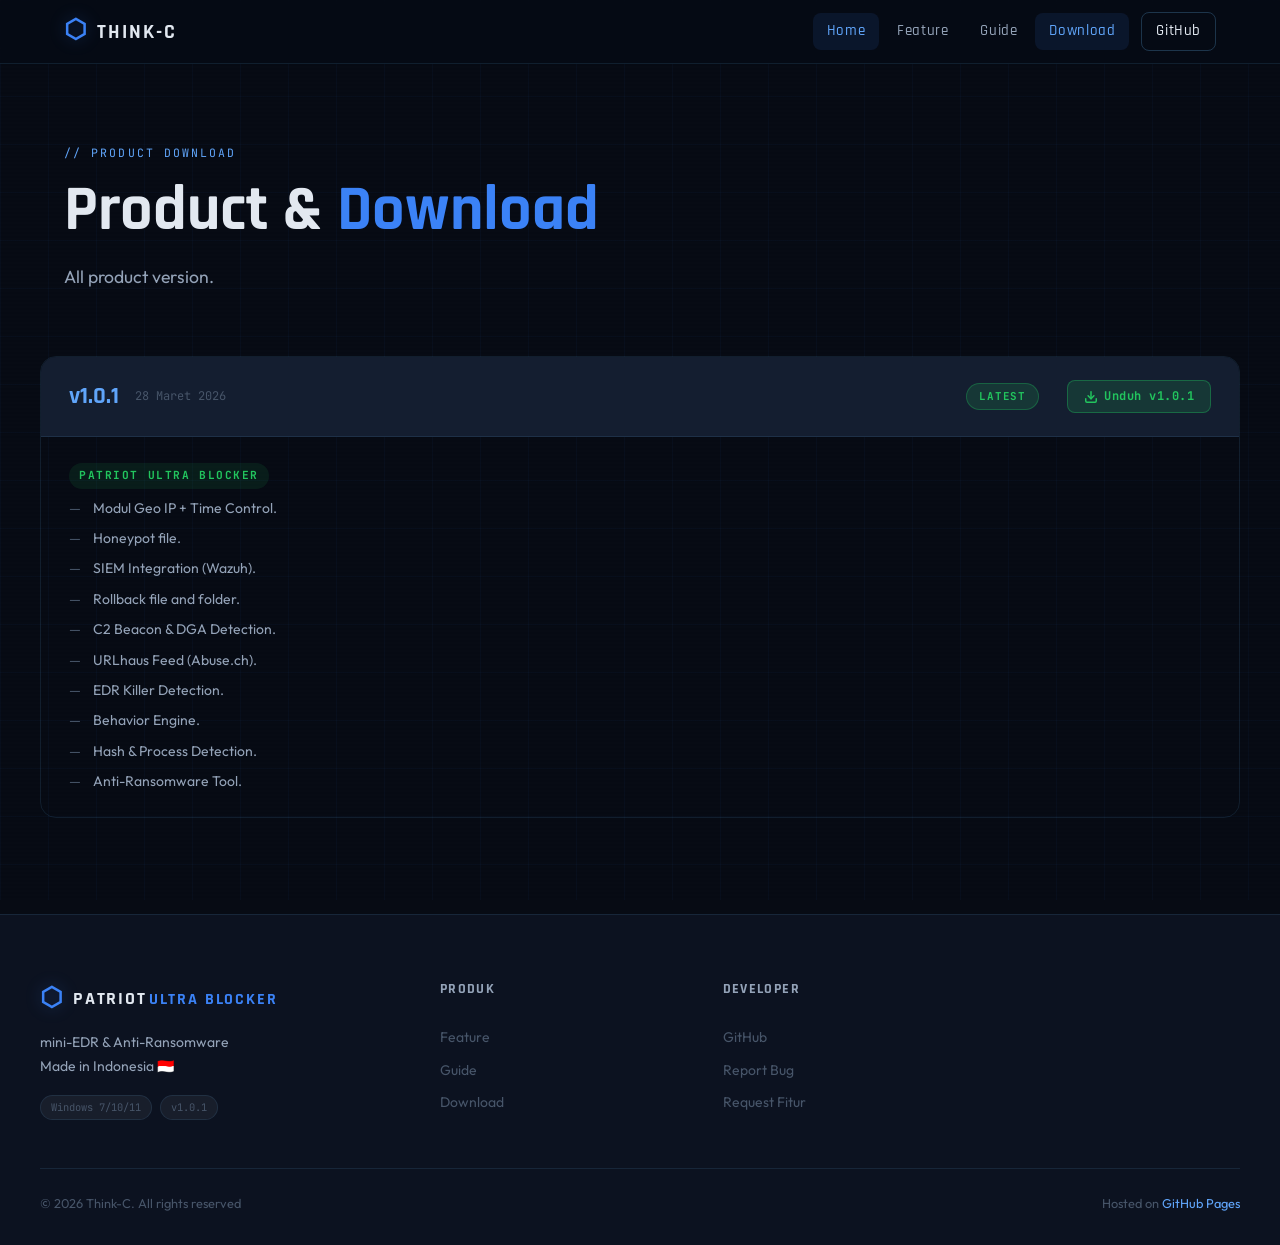
==== commit d3d37043: "Update download.html" ====
--- a/download.html
+++ b/download.html
@@ -2,7 +2,7 @@
 <html lang="id">
 <head>
 <meta charset="UTF-8"/><meta name="viewport" content="width=device-width, initial-scale=1.0"/>
-<title>Changelog — Patriot Ultra Blocker</title>
+<title>Download — Patriot Ultra Blocker</title>
 <link rel="preconnect" href="https://fonts.googleapis.com"/>
 <link rel="preconnect" href="https://fonts.gstatic.com" crossorigin/>
 <link href="https://fonts.googleapis.com/css2?family=Rajdhani:wght@400;500;600;700&family=JetBrains+Mono:wght@400;500;700&family=Outfit:wght@300;400;500;600&display=swap" rel="stylesheet"/>
@@ -13,12 +13,12 @@
 <div class="grid-bg" aria-hidden="true"></div>
 <nav class="nav" id="nav">
   <div class="nav-inner">
-    <a href="index.html" class="nav-logo"><span class="logo-shield">&#x2B21;</span><span class="logo-text">PATRIOT<span class="logo-sub">UB</span></span></a>
+    <a href="index.html" class="nav-logo"><span class="logo-shield">&#x2B21;</span><span class="logo-text">THINK-C</span></a>
     <ul class="nav-links">
-      <li><a href="index.html" class="nav-link">Beranda</a></li>
-      <li><a href="fitur.html" class="nav-link">Fitur</a></li>
-      <li><a href="dokumentasi.html" class="nav-link">Dokumentasi</a></li>
-      <li><a href="changelog.html" class="nav-link active">Changelog</a></li>
+      <li><a href="index.html" class="nav-link active">Home</a></li>
+      <li><a href="feature.html" class="nav-link">Feature</a></li>
+      <li><a href="guide.html" class="nav-link">Guide</a></li>
+      <li><a href="download.html" class="nav-link active">Download</a></li>
       <li><a href="https://github.com/thinkc-2023/patriot-portal" class="nav-link nav-gh" target="_blank">GitHub</a></li>
     </ul>
     <button class="nav-toggle" id="navToggle" aria-label="Menu"><span></span><span></span><span></span></button>
@@ -26,9 +26,9 @@
 </nav>
 
 <div class="page-hero">
-  <span class="page-hero-tag">// RIWAYAT PERUBAHAN</span>
-  <h1 class="page-hero-title">Changelog &amp; <span class="accent">Audit</span></h1>
-  <p class="page-hero-desc">Semua perubahan, perbaikan bug, dan fitur baru. Termasuk hasil audit keamanan lengkap.</p>
+  <span class="page-hero-tag">// PRODUCT DOWNLOAD</span>
+  <h1 class="page-hero-title">Product &amp; <span class="accent">Download</span></h1>
+  <p class="page-hero-desc">All product version.</p>
 </div>
 
 <section class="section" style="padding-top:0">
@@ -56,140 +56,61 @@
         <div class="cl-version-body">
 
           <div>
-            <span class="cl-group-title cl-feat">FITUR BARU</span>
+            <span class="cl-group-title cl-feat">PATRIOT ULTRA BLOCKER</span>
             <ul class="cl-items">
-              <li class="cl-item"><span class="cl-item-id">NEW</span> <strong>patriot_geotime.au3</strong> — Modul Geo IP + Time Control. Blokir koneksi SMB/RDP berdasarkan negara asal dan jadwal hari/jam. Hingga 20 rules, cache GeoIP 1 jam, persist ke config.ini.</li>
-              <li class="cl-item"><span class="cl-item-id">NEW</span> <strong>Honeypot file limit</strong> — Maksimal 20 file honeypot per folder (HONEY_MAX_PER_FOLDER), total 100 file (HONEY_MAX_TOTAL). Counter dihitung dari tracker internal aHoneyFiles[].</li>
+              <li class="cl-item">Modul Geo IP + Time Control.</li>
+              <li class="cl-item">Honeypot file.</li>
+	      <li class="cl-item">SIEM Integration (Wazuh).</li>
+	      <li class="cl-item">Rollback file and folder.</li>
+	      <li class="cl-item">C2 Beacon & DGA Detection.</li>
+	      <li class="cl-item">URLhaus Feed (Abuse.ch).</li>
+	      <li class="cl-item">EDR Killer Detection.</li>
+	      <li class="cl-item">Behavior Engine.</li>
+	      <li class="cl-item">Hash & Process Detection.</li>
+	      <li class="cl-item">Anti-Ransomware Tool.</li>
             </ul>
           </div>
-
-          <div>
-            <span class="cl-group-title cl-fix">CRITICAL FIX</span>
-            <ul class="cl-items">
-              <li class="cl-item"><span class="cl-item-id">C-01</span> <strong>SIEM cleartext diblokir</strong> — Koneksi plaintext ke remote host kini diblokir otomatis. Hanya loopback (127.x) yang diizinkan tanpa TLS. Tambahkan stunnel untuk enkripsi ke server remote.</li>
-              <li class="cl-item"><span class="cl-item-id">C-02</span> <strong>DB integrity fail-closed</strong> — _VerifyCSVIntegrity(): semua 4 kondisi error (sidecar gagal, format invalid, hash gagal, hash mismatch) kini return False. Sebelumnya return True (fail-open).</li>
-            </ul>
-          </div>
-
-          <div>
-            <span class="cl-group-title cl-fix">HIGH FIX</span>
-            <ul class="cl-items">
-              <li class="cl-item"><span class="cl-item-id">H-01</span> <strong>Cloud URL tidak lagi hardcoded</strong> — URL Dropbox dipindah ke urls.dat terenkripsi DPAPI. Source code hanya berisi placeholder kosong.</li>
-              <li class="cl-item"><span class="cl-item-id">H-02</span> <strong>InetGet blocking dihapus</strong> — _UpdateDBFromCloud() dan _SilentSync() menggunakan _InetGetWithFallback() async. Adlib timer tidak lagi dibekukan selama download.</li>
-              <li class="cl-item"><span class="cl-item-id">H-03</span> <strong>SHA256 sidecar async</strong> — Download sidecar menggunakan InetGet mode=1 (async) dengan polling timeout 15 detik + retry 10 detik.</li>
-              <li class="cl-item"><span class="cl-item-id">H-05</span> <strong>Legacy HTTP endpoint dinonaktifkan</strong> — _SendPatriotEvent() tidak lagi melakukan InetRead ke HTTP plaintext. Hanya TCP integration via PSK yang aktif.</li>
-            </ul>
-          </div>
-
-          <div>
-            <span class="cl-group-title cl-fix">MEDIUM FIX</span>
-            <ul class="cl-items">
-              <li class="cl-item"><span class="cl-item-id">M-01</span> <strong>JSON injection dicegah</strong> — _JsonEscape() ditambahkan. Semua field event (proc, reason, host) di-escape sebelum masuk ke JSON string.</li>
-              <li class="cl-item"><span class="cl-item-id">M-02</span> <strong>Restore karantina butuh password</strong> — Operasi restore, whitelist+restore, dan multi-restore sekarang memerlukan verifikasi password via _PasswordDialog() + _VerifyPassword().</li>
-              <li class="cl-item"><span class="cl-item-id">M-03</span> <strong>CSV write atomic</strong> — _RemoveFromQuarantineCsv() menulis ke .tmp dulu, baru atomic rename ke file asli. Mencegah data loss jika crash di tengah write.</li>
-              <li class="cl-item"><span class="cl-item-id">M-04</span> <strong>Array OOB pada whitelist kosong</strong> — Guard if UBound($a) &lt; 2 ditambahkan di _LoadWhitelist(). Counter $idx menggantikan index $i-1 yang rentan slot kosong.</li>
-              <li class="cl-item"><span class="cl-item-id">M-05</span> <strong>DB diverifikasi sebelum dipakai</strong> — _EnsureDB() memanggil _VerifyCSVIntegrity() setelah setiap download. DB yang tidak terverifikasi ditolak.</li>
-            </ul>
-          </div>
-
-          <div>
-            <span class="cl-group-title cl-fix">LOW FIX</span>
-            <ul class="cl-items">
-              <li class="cl-item"><span class="cl-item-id">L-01</span> <strong>Hash cache di-cap 5000 entri</strong> — _SaveHashCache() membatasi output ke 5000 baris. Engine cycle cleanup: RemoveAll jika oHashCache.Count &gt; 5000.</li>
-              <li class="cl-item"><span class="cl-item-id">L-02</span> <strong>URLhaus download async</strong> — _LoadURLhausFeed() mengganti InetGet mode=0 dengan _InetGetWithFallback() timeout 20 detik.</li>
-              <li class="cl-item"><span class="cl-item-id">L-03</span> <strong>Honeypot file limit</strong> — _CreateHoneyFiles() enforce HONEY_MAX_PER_FOLDER=20 dan HONEY_MAX_TOTAL=100.</li>
-              <li class="cl-item"><span class="cl-item-id">L-04</span> <strong>oSlowEncrypt/oRenameBurst time-based eviction</strong> — RemoveAll diganti eviction selektif berdasarkan nilai/timestamp. Tracking aktif tidak terbuang.</li>
-              <li class="cl-item"><span class="cl-item-id">L-05</span> <strong>SIEM log rotasi 10MB</strong> — patriot_agent.log dirotasi ke .old saat melebihi 10MB. File .old lama dihapus sebelum rename.</li>
-              <li class="cl-item"><span class="cl-item-id">L-06</span> <strong>Firewall blocking non-blocking</strong> — _FirewallBlockIP() menggunakan batch queue. _FlushFirewallQueue() di-Adlib setiap 5 detik.</li>
-            </ul>
-          </div>
-
-          <div>
-            <span class="cl-group-title cl-impr">BUGFIX</span>
-            <ul class="cl-items">
-              <li class="cl-item"><span class="cl-item-id">BF-01</span> <strong>_EnsureDB() "If has no matching EndIf"</strong> — If _InetGetWithFallback(...) Then tidak memiliki EndIf pasangan. Diperbaiki: nested If FileExists() di dalam blok If, ditambahkan FileDelete($tmpVer) cleanup.</li>
-              <li class="cl-item"><span class="cl-item-id">BF-02</span> <strong>URLhaus CSV parse konsistensi</strong> — StringSplit pakai "," biasa (bukan '","'), URL di $parts[2] sesuai _UpdateURLhausFeed(). Sebelumnya $parts[0] dengan strip quote manual.</li>
-              <li class="cl-item"><span class="cl-item-id">BF-03</span> <strong>_PasswordDialog() return type</strong> — Fungsi mengembalikan array $ret[2]. Semua pemanggil sekarang bandingkan $res[0] bukan string "OK".</li>
-            </ul>
-          </div>
-
-          <div>
-            <span class="cl-group-title" style="background:rgba(239,68,68,.08);color:#F87171">OPEN ISSUE</span>
-            <ul class="cl-items">
-              <li class="cl-item"><span class="cl-item-id">H-04</span> <strong>Installer hash masih kosong</strong> — Konstanta SETUP_HASH_PATRIOT_EXE, SETUP_HASH_ULTRA_EXE, SETUP_HASH_UNINST_EXE masih string kosong. Supply chain attack via installer tamper dimungkinkan. <em>Dijadwalkan diperbaiki di v1.0.2.</em></li>
-            </ul>
-          </div>
-
-        </div>
-      </div>
-
-      <!-- v1.0.0 -->
-      <div class="cl-version" id="v100">
-        <div class="cl-version-head">
-          <span class="cl-ver-num">v1.0.0</span>
-          <span class="cl-ver-date">Januari 2026</span>
-          <span class="cl-ver-badge cl-stable">STABLE</span>
-          <a href="https://github.com/thinkc-2023/patriot-portal/releases/download/v1.0.0/PatriotUltraBlocker-v1.0.0-setup.exe"
-             class="cl-dl-btn cl-dl-btn--stable" title="Unduh Patriot Ultra Blocker v1.0.0">
-            <svg xmlns="http://www.w3.org/2000/svg" width="14" height="14" viewBox="0 0 24 24" fill="none"
-                 stroke="currentColor" stroke-width="2.5" stroke-linecap="round" stroke-linejoin="round">
-              <path d="M21 15v4a2 2 0 0 1-2 2H5a2 2 0 0 1-2-2v-4"/>
-              <polyline points="7 10 12 15 17 10"/>
-              <line x1="12" y1="15" x2="12" y2="3"/>
-            </svg>
-            Unduh v1.0.0
-          </a>
-        </div>
-        <div class="cl-version-body">
-          <div>
-            <span class="cl-group-title cl-feat">RILIS AWAL</span>
-            <ul class="cl-items">
-              <li class="cl-item"><span class="cl-item-id">INIT</span> Rilis pertama Patriot Ultra Blocker. Core engine dengan behavior scoring, hash detection, LOLBin monitoring, dan network denylist.</li>
-              <li class="cl-item"><span class="cl-item-id">INIT</span> AutoRollback dengan snapshot berkala dan restore otomatis saat ransomware terdeteksi.</li>
-              <li class="cl-item"><span class="cl-item-id">INIT</span> Honeypot detection dengan file umpan tersembunyi di 9 lokasi strategis.</li>
-              <li class="cl-item"><span class="cl-item-id">INIT</span> SIEM integration via Wazuh (JSON event format) dan Windows Event Log (ID 1001–1005).</li>
-              <li class="cl-item"><span class="cl-item-id">INIT</span> Cloud database update dengan primary URL + Google Drive mirror fallback.</li>
-              <li class="cl-item"><span class="cl-item-id">INIT</span> GUI lengkap: Overview, Analytics, Modules, Rules, Tools (Quarantine/Whitelist/Log/Rollback), Integration, Settings.</li>
-              <li class="cl-item"><span class="cl-item-id">INIT</span> Self-defense engine: deteksi 22 kill tools, anti-debug, guardian process watchdog.</li>
-            </ul>
-          </div>
-        </div>
-      </div>
 
     </div>
 
   </div>
 </section>
 
+<!-- ══ FOOTER ══ -->
 <footer class="footer">
   <div class="container">
     <div class="footer-grid">
       <div class="footer-brand">
-        <div class="footer-logo"><span class="logo-shield">&#x2B21;</span><span class="logo-text">PATRIOT<span class="logo-sub">UB</span></span></div>
-        <p class="footer-tagline">Melindungi Endpoint, Menjaga Data.<br/>Made in Indonesia 🇮🇩</p>
+        <div class="footer-logo">
+          <span class="logo-shield">⬡</span>
+          <span class="logo-text">PATRIOT<span class="logo-sub">ULTRA BLOCKER</span></span>
+        </div>
+        <p class="footer-tagline">mini-EDR & Anti-Ransomware<br/>Made in Indonesia 🇮🇩</p>
+        <div class="footer-badges">
+          <span class="fbadge">Windows 7/10/11</span>
+          <span class="fbadge">v1.0.1</span>
+        </div>
       </div>
       <div class="footer-links-group">
         <h4 class="footer-group-title">Produk</h4>
-        <a href="fitur.html" class="footer-link">Fitur</a>
-        <a href="dokumentasi.html" class="footer-link">Dokumentasi</a>
-        <a href="changelog.html" class="footer-link">Changelog</a>
+        <a href="feature.html" class="footer-link">Feature</a>
+        <a href="guide.html" class="footer-link">Guide</a>
+        <a href="download.html" class="footer-link">Download</a>
       </div>
       <div class="footer-links-group">
         <h4 class="footer-group-title">Developer</h4>
-        <a href="https://github.com/thinkc-2023/patriot-portal" class="footer-link" target="_blank">GitHub</a>
-        <a href="https://github.com/thinkc-2023/patriot-portal/issues" class="footer-link" target="_blank">Report Bug</a>
-      </div>
-      <div class="footer-links-group">
-        <h4 class="footer-group-title">Keamanan</h4>
-        <a href="mailto:security@patriot-ub.id" class="footer-link">Lapor Kerentanan</a>
+        <a href="https://github.com/thinkc-2023/patriot-portal" class="footer-link" target="_blank" rel="noopener">GitHub</a>
+        <a href="mailto:thinkc2023@proton.me" class="footer-link">Report Bug</a>
+        <a href="mailto:thinkc2023@proton.me" class="footer-link">Request Fitur</a>
       </div>
     </div>
     <div class="footer-bottom">
-      <p>© 2026 Patriot Ultra Blocker · ThinkC</p>
-      <p>Hosted on <a href="https://pages.github.com" target="_blank">GitHub Pages</a></p>
+      <p>© 2026 Think-C. All rights reserved</p>
+      <p>Hosted on <a href="https://pages.github.com" target="_blank" rel="noopener">GitHub Pages</a></p>
     </div>
   </div>
 </footer>
+
 <script src="js/main.js"></script>
 </body>
 </html>
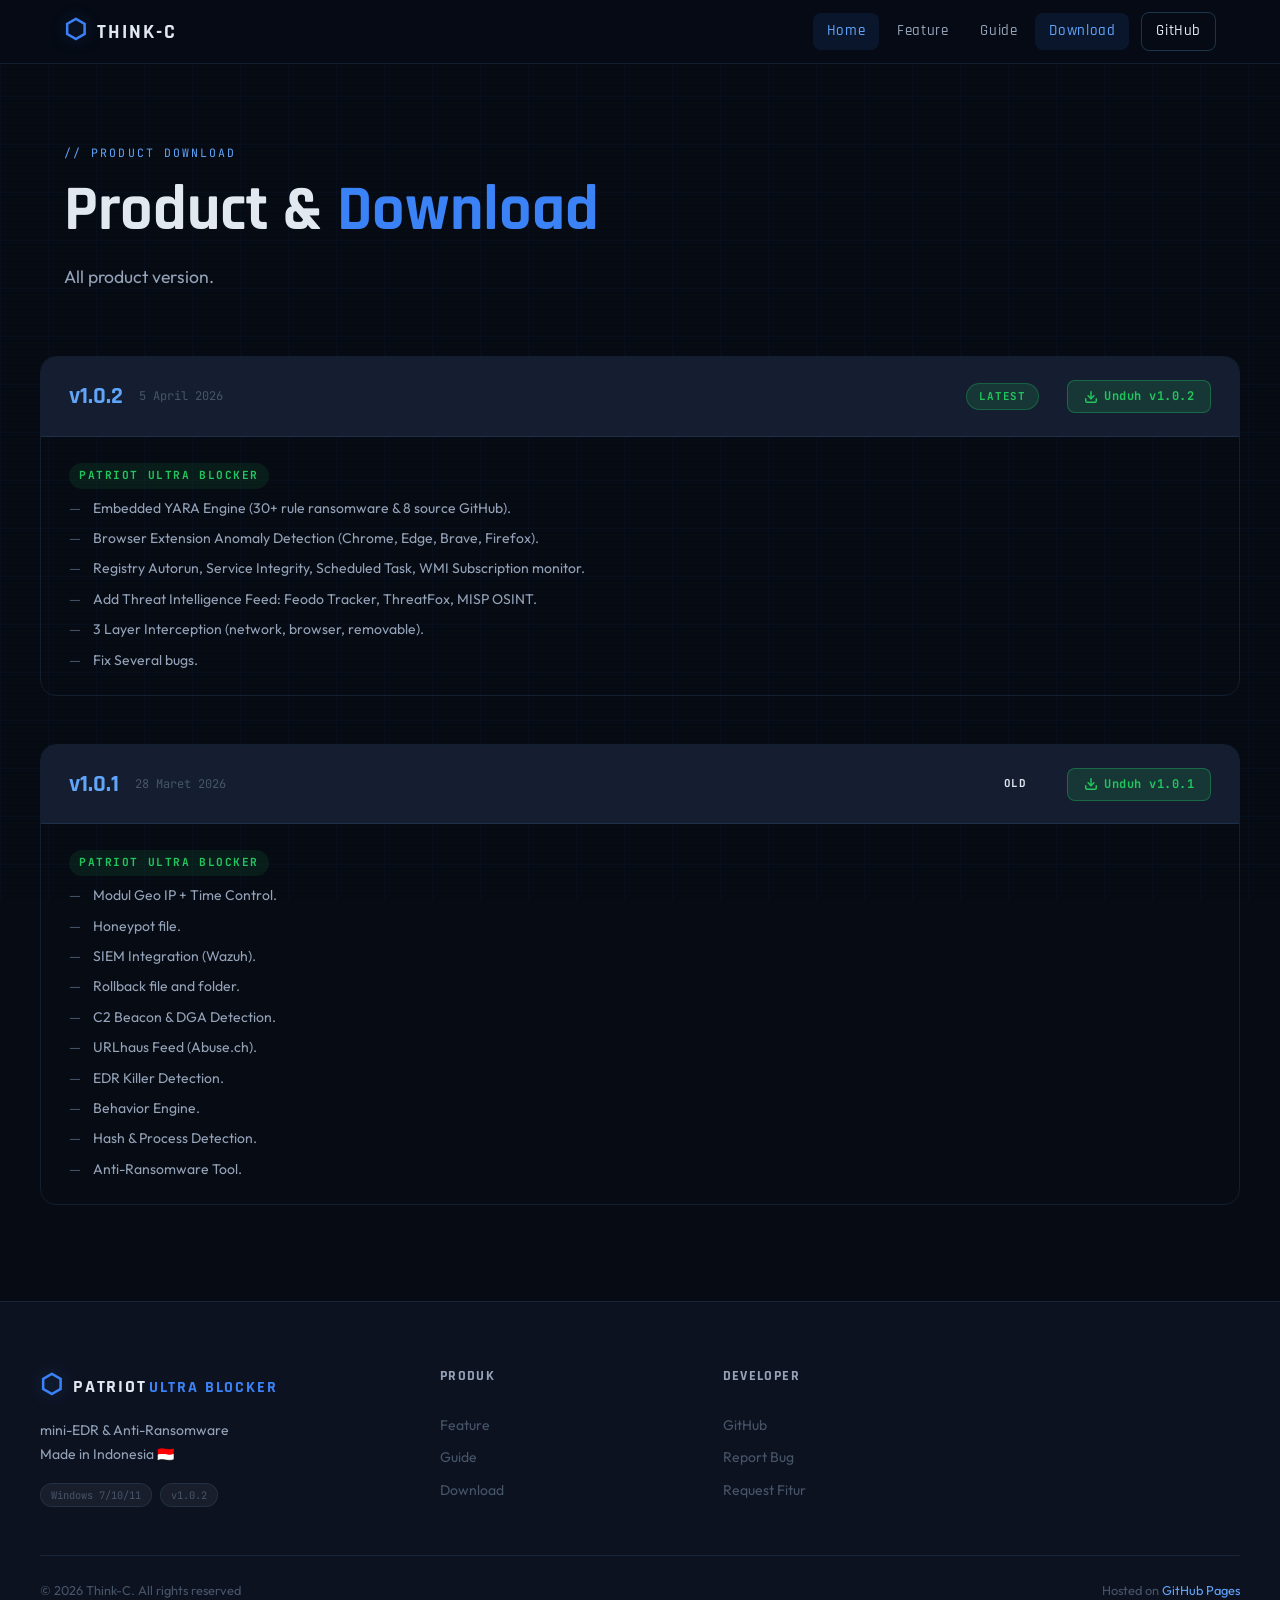
==== commit f56040dd: "update" ====
--- a/download.html
+++ b/download.html
@@ -36,13 +36,45 @@
 
     <div class="cl-list">
 
+      <!-- v1.0.2 -->
+      <div class="cl-version" id="v102">
+        <div class="cl-version-head">
+          <span class="cl-ver-num">v1.0.2</span>
+          <span class="cl-ver-date">5 April 2026</span>
+          <span class="cl-ver-badge cl-latest">LATEST</span>
+          <a href="https://github.com/ThinkC-2023/patriot-portal/raw/refs/heads/main/release/patriot_ultrablocker_v1.0.2.zip"
+             class="cl-dl-btn" title="Unduh Patriot Ultra Blocker v1.0.2">
+            <svg xmlns="http://www.w3.org/2000/svg" width="14" height="14" viewBox="0 0 24 24" fill="none"
+                 stroke="currentColor" stroke-width="2.5" stroke-linecap="round" stroke-linejoin="round">
+              <path d="M21 15v4a2 2 0 0 1-2 2H5a2 2 0 0 1-2-2v-4"/>
+              <polyline points="7 10 12 15 17 10"/>
+              <line x1="12" y1="15" x2="12" y2="3"/>
+            </svg>
+            Unduh v1.0.2
+          </a>
+        </div>
+        <div class="cl-version-body">
+          <div>
+            <span class="cl-group-title cl-feat">PATRIOT ULTRA BLOCKER</span>
+            <ul class="cl-items">
+              <li class="cl-item">Embedded YARA Engine (30+ rule ransomware & 8 source GitHub).</li>
+              <li class="cl-item">Browser Extension Anomaly Detection (Chrome, Edge, Brave, Firefox).</li>
+              <li class="cl-item">Registry Autorun, Service Integrity, Scheduled Task, WMI Subscription monitor.</li>
+              <li class="cl-item">Add Threat Intelligence Feed: Feodo Tracker, ThreatFox, MISP OSINT.</li>
+              <li class="cl-item">3 Layer Interception (network, browser, removable).</li>
+	      <li class="cl-item">Fix Several bugs.</li>
+            </ul>
+          </div>
+        </div>
+      </div>
+
       <!-- v1.0.1 -->
       <div class="cl-version" id="v101">
         <div class="cl-version-head">
           <span class="cl-ver-num">v1.0.1</span>
           <span class="cl-ver-date">28 Maret 2026</span>
-          <span class="cl-ver-badge cl-latest">LATEST</span>
-          <a href="https://github.com/thinkc-2023/patriot-portal/releases/download/v1.0.1/PatriotUltraBlocker-v1.0.1-setup.exe"
+          <span class="cl-ver-badge">OLD</span>
+          <a href="https://github.com/ThinkC-2023/patriot-portal/raw/refs/heads/main/release/patriot_ultrablocker_v1.0.1.zip"
              class="cl-dl-btn" title="Unduh Patriot Ultra Blocker v1.0.1">
             <svg xmlns="http://www.w3.org/2000/svg" width="14" height="14" viewBox="0 0 24 24" fill="none"
                  stroke="currentColor" stroke-width="2.5" stroke-linecap="round" stroke-linejoin="round">
@@ -54,25 +86,25 @@
           </a>
         </div>
         <div class="cl-version-body">
-
           <div>
             <span class="cl-group-title cl-feat">PATRIOT ULTRA BLOCKER</span>
             <ul class="cl-items">
               <li class="cl-item">Modul Geo IP + Time Control.</li>
               <li class="cl-item">Honeypot file.</li>
-	      <li class="cl-item">SIEM Integration (Wazuh).</li>
-	      <li class="cl-item">Rollback file and folder.</li>
-	      <li class="cl-item">C2 Beacon & DGA Detection.</li>
-	      <li class="cl-item">URLhaus Feed (Abuse.ch).</li>
-	      <li class="cl-item">EDR Killer Detection.</li>
-	      <li class="cl-item">Behavior Engine.</li>
-	      <li class="cl-item">Hash & Process Detection.</li>
-	      <li class="cl-item">Anti-Ransomware Tool.</li>
+              <li class="cl-item">SIEM Integration (Wazuh).</li>
+              <li class="cl-item">Rollback file and folder.</li>
+              <li class="cl-item">C2 Beacon & DGA Detection.</li>
+              <li class="cl-item">URLhaus Feed (Abuse.ch).</li>
+              <li class="cl-item">EDR Killer Detection.</li>
+              <li class="cl-item">Behavior Engine.</li>
+              <li class="cl-item">Hash & Process Detection.</li>
+              <li class="cl-item">Anti-Ransomware Tool.</li>
             </ul>
           </div>
+        </div>
+      </div>
 
     </div>
-
   </div>
 </section>
 
@@ -88,7 +120,7 @@
         <p class="footer-tagline">mini-EDR & Anti-Ransomware<br/>Made in Indonesia 🇮🇩</p>
         <div class="footer-badges">
           <span class="fbadge">Windows 7/10/11</span>
-          <span class="fbadge">v1.0.1</span>
+          <span class="fbadge">v1.0.2</span>
         </div>
       </div>
       <div class="footer-links-group">
